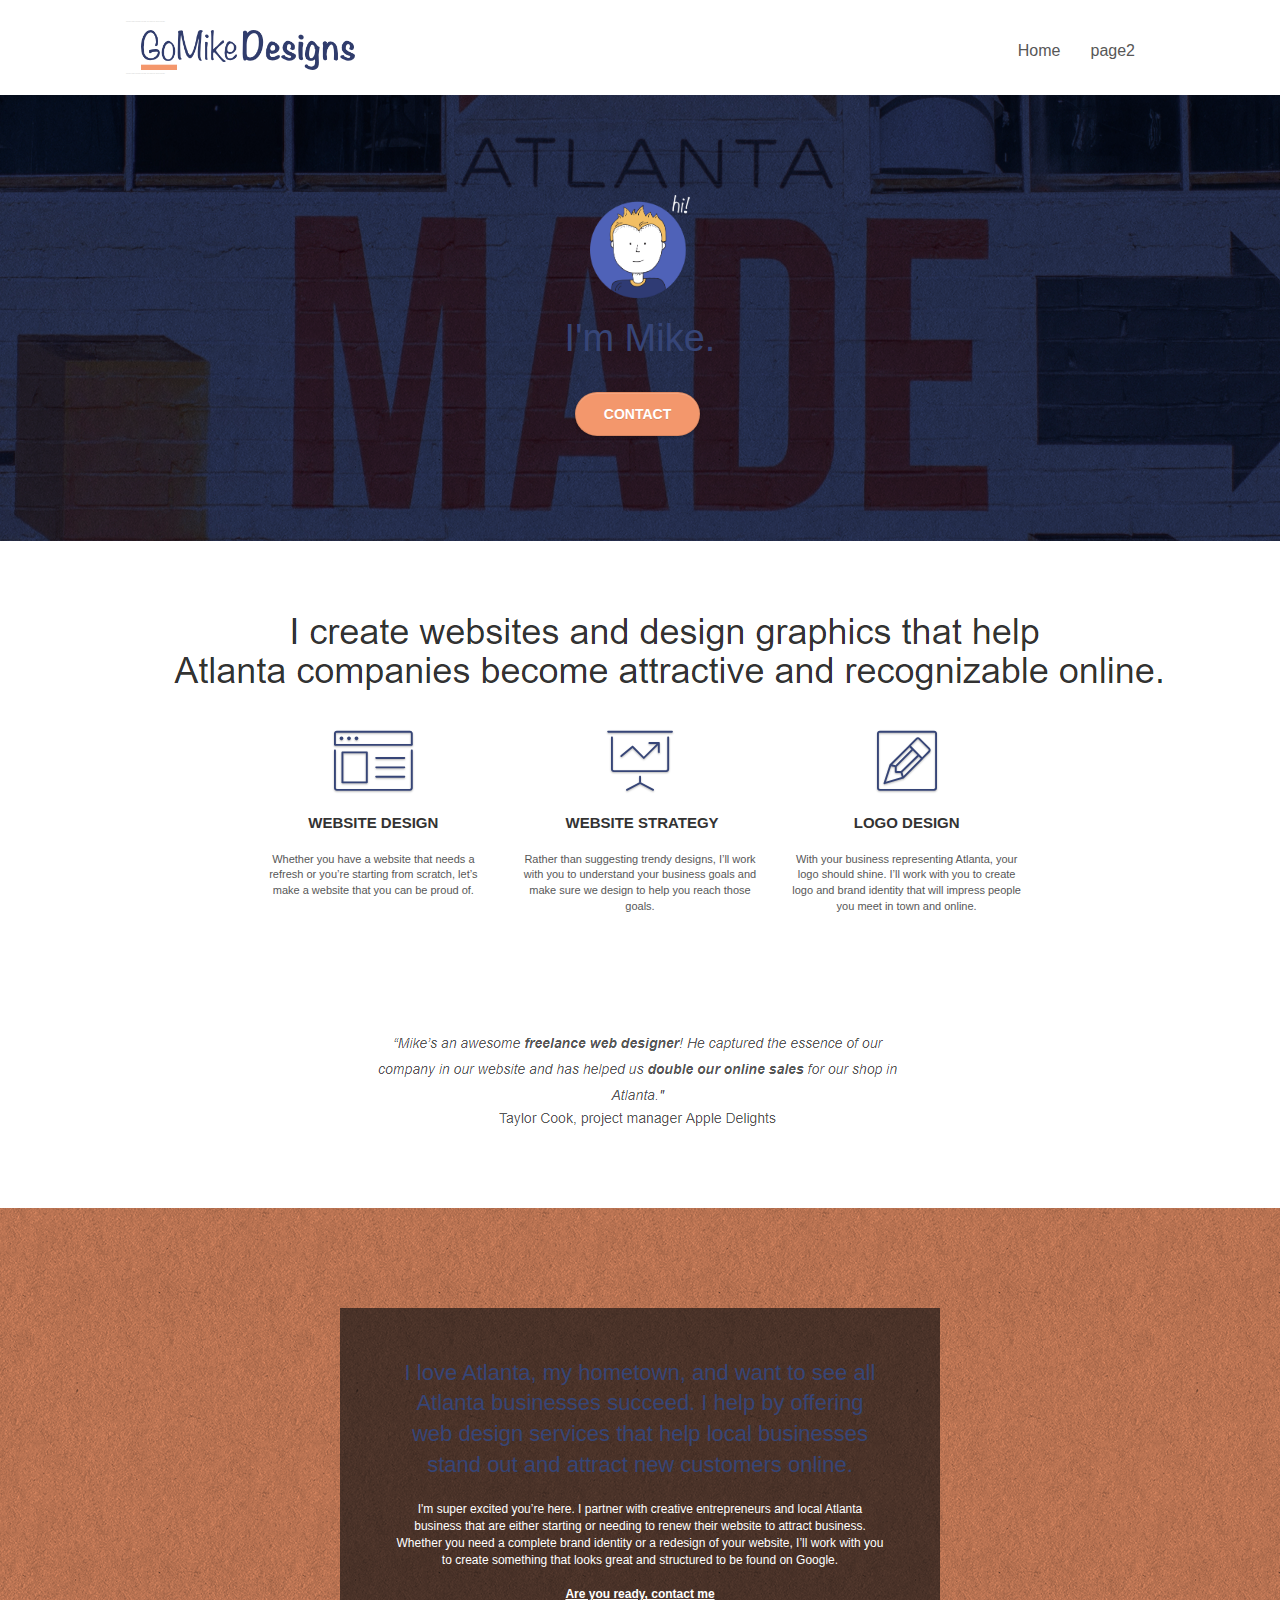
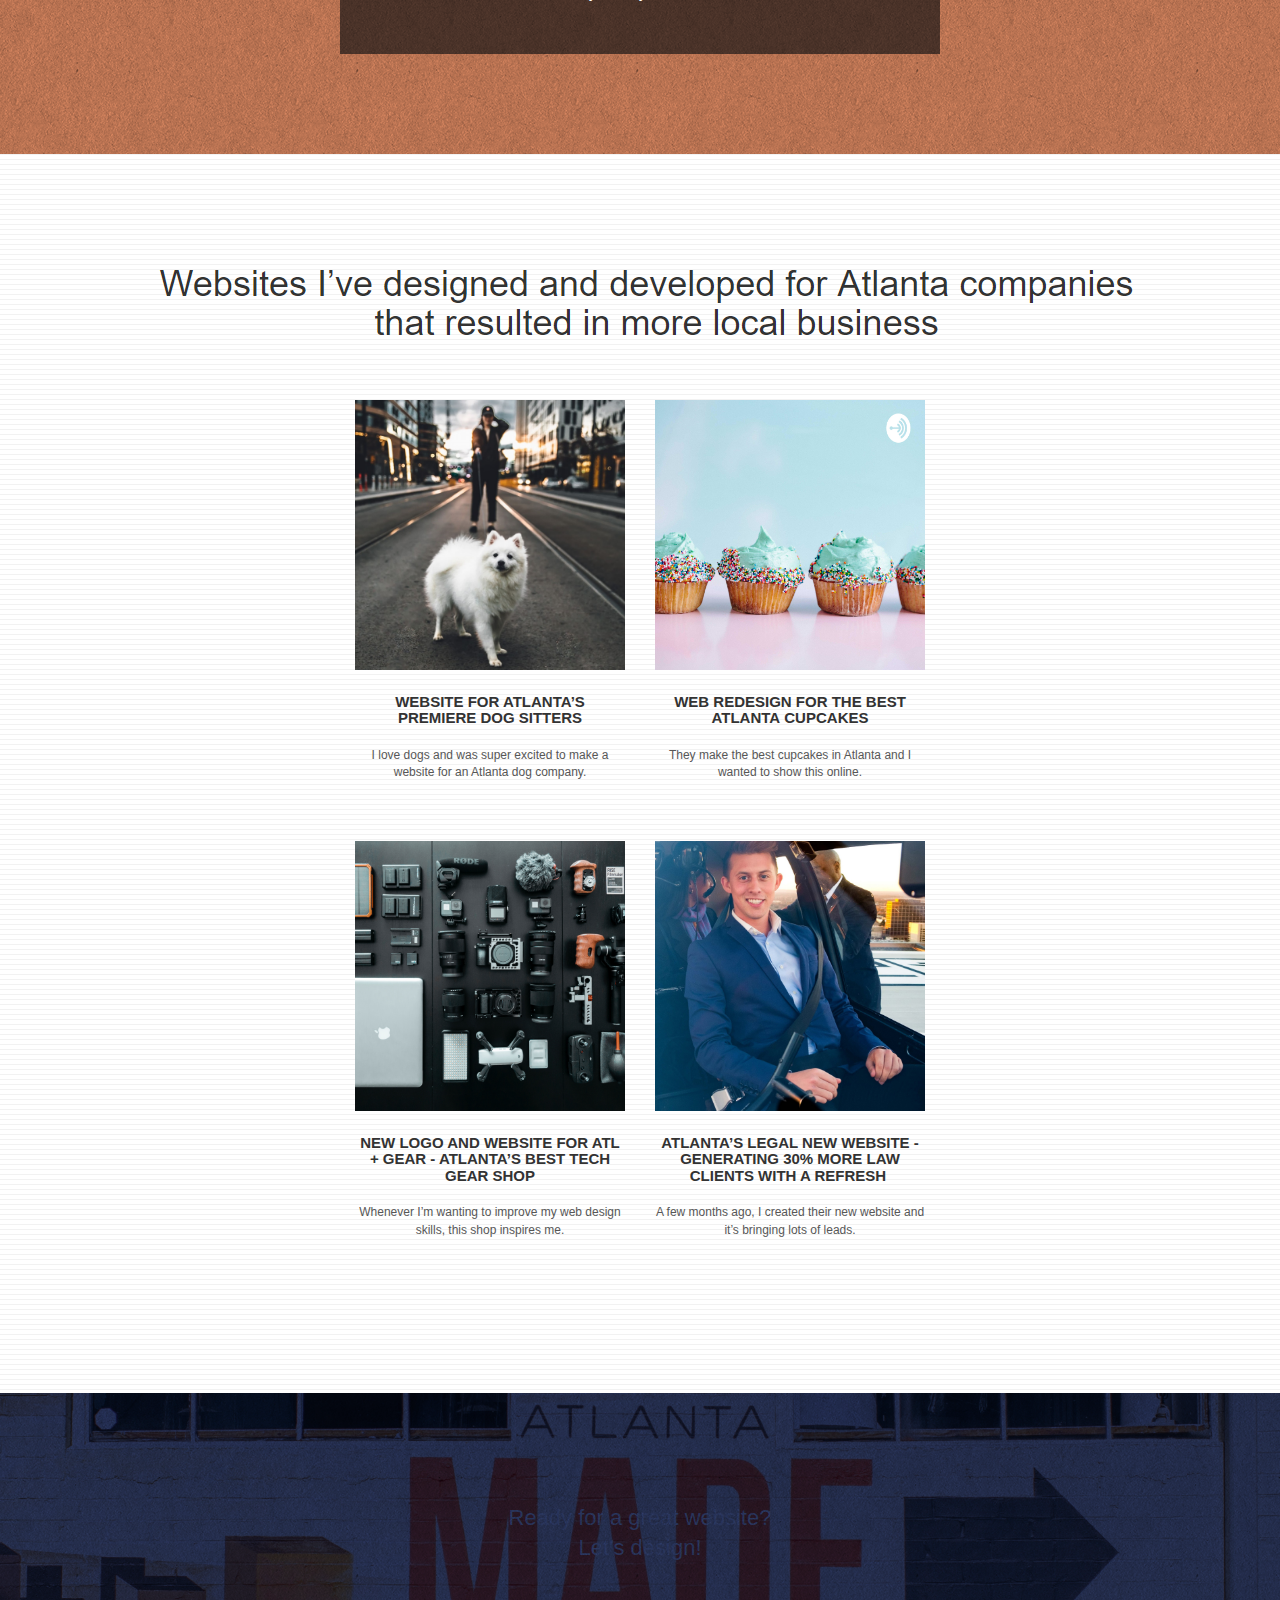
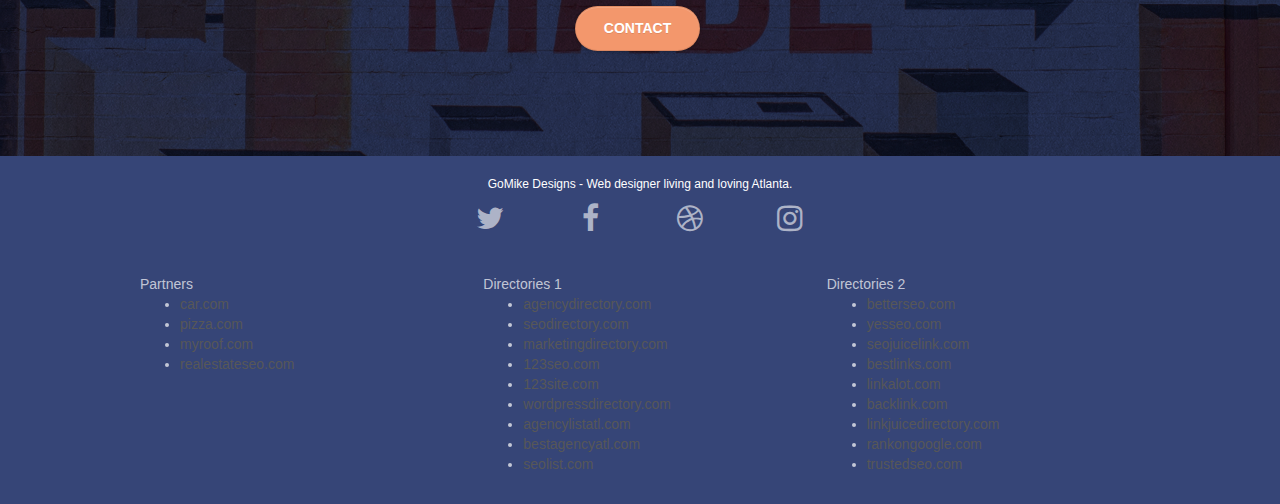
==== index.html @ 5dc4d45a "Initial Upload of files" ====
<!doctype html>
<html lang="Default">
<head>
    <meta charset="utf-8">
    <meta name="keywords" content="seo, google, website, internet, web design, design agency, design agency, design agency, design agency, design agency, design agency, logo design atlanta">
    <meta name="description" content="I'm Mike and your should hire me to build your website">
    <meta name="viewport" content="width=device-width, initial-scale=1.0, viewport-fit=cover">
    <link rel="shortcut icon" type="image/png" href="favicon.jpg">
    
	<link rel="stylesheet" type="text/css" href="./css/bootstrap.css">
	<link rel="stylesheet" type="text/css" href="style.css">
	<link rel="stylesheet" type="text/css" href="./css/font-awesome.css">
	<link rel="stylesheet" type="text/css" href="./css/et-line.css">
	
    
	<script src="./js/jquery-2.1.0.js"></script>
	<script src="./js/bootstrap.js"></script>
	<script src="./js/blocs.js"></script>
	<script src="./js/jquery.touchSwipe.js"></script>
	<script src="./js/gmaps.js"></script>

    <title>.</title>

    
<!-- Analytics -->
 
<!-- Analytics END -->
    
</head>
<body>
<!-- Main container -->
<div class="page-container">
    
<!-- bloc-0 -->
<div class="bloc bgc-white l-bloc " id="bloc-0">
	<div class="container bloc-sm">
		<nav class="navbar row">
			<div class="navbar-header">
					<div class="keywords" style="color:#cccccc;font-size:1px;">web agency atlanta, web strategy, web design, logo, website, web, internet, logo design</div>
				<a class="navbar-brand" href="index.html"><img src="img/atlanta%20web%20design%20logo.png" alt="logo, seo, google, website, internet, web design, design agency" height="40" /></a>
					<div class="keywords" style="color:#cccccc;font-size:1px;">web agency atlanta, web strategy, web design, logo, website, web, internet, logo design</div>

				<button id="nav-toggle" type="button" class="ui-navbar-toggle navbar-toggle" data-toggle="collapse" data-target=".navbar-1">
					<span class="sr-only">Toggle navigation</span><span class="icon-bar"></span><span class="icon-bar"></span><span class="icon-bar"></span>
				</button>
			</div>
			<div class="collapse navbar-collapse navbar-1 special-dropdown-nav">
				<ul class="site-navigation nav navbar-nav">
					<li>
						<a href="index.html">Home</a>
					</li>
					<li>
					</li>
					<li>
						<a href="page2.html">page2</a>
					</li>
				</ul>
			</div>
		</nav>
	</div>
</div>
<!-- bloc-0 END -->

<!-- bloc-1-hero -->
<div class="bloc bgc-dark-slate-blue bg-atlanta-20made-20sign d-bloc bg-t-edge bloc-bg-texture texture-paper b-parallax" id="bloc-1-hero">
	<div class="container bloc-lg">
		<div class="row tight-width-whitespace">
			<div class="col-sm-12">
				<img src="img/atlanta%20web%20designer%20mike.png" class="center-block image-resize-mode" width="100" alt="atlanta web designer mike,seo, google, website, internet, web design, design agency" />
				<h1 class="text-center hero-bloc-text tc-white ">
					I'm Mike.
				</h1>
				<div class="text-center">
					<a href="page2.html" class="btn btn-lg btn-clean btn-rd cta-hero btn-atomic-tangerine" id="cta-hero">Contact</a>
				</div>
			</div>
		</div>
	</div>
</div>
<!-- bloc-1-hero END -->

<!-- bloc-2-services -->
<div class="bloc bgc-white l-bloc" id="bloc-2-services">
	<div class="container bloc-md">
		<div class="row">
			<div class="col-sm-12 text-center">
				<img alt="web agency, web design, logo design, atlanta agency, mike" src="img/title.png" />
			</div>
		</div>
		<div class="row voffset-lg med-width-whitespace">
			<div class="col-sm-4">
				<div class="text-center">
					<span class="et-icon-browser sm-shadow icon-dark-slate-blue icons icon-lg"></span>
				</div>
				<h1 class="mg-md text-center service-header">
					Website Design
				</h1>
				<p class="text-center ">
					Whether you have a website that needs a refresh or you&rsquo;re starting from scratch, let&rsquo;s make a website that you can be proud of.
				</p>
			</div>
			<div class="col-sm-4">
				<div class="text-center">
					<span class="et-icon-presentation sm-shadow icon-dark-slate-blue icons icon-lg"></span>
				</div>
				<h1 class="mg-md text-center service-header">
					&nbsp;Website Strategy
				</h1>
				<p class="text-center ">
					Rather than suggesting trendy designs, I&rsquo;ll work with you to understand your business goals and make sure we design to help you reach those goals.<br>
				</p>
			</div>
			<div class="col-sm-4">
				<div class="text-center">
					<span class="et-icon-edit sm-shadow icon-dark-slate-blue icons icon-lg"></span>
				</div>
				<h1 class="mg-md text-center service-header">
					Logo Design
				</h1>
				<p class="text-center ">
					With your business representing Atlanta, your logo should shine. I&rsquo;ll work with you to create logo and brand identity that will impress people you meet in town and online.
				</p>
			</div>
		</div>
		<div class="row voffset-lg voffset">
			<div class="col-xs-12 col-md-8 col-md-offset-2 text-center">
				<img alt="web agency, web design, logo design " src="img/quote.png" />
			</div>
		</div>
	</div>
</div>
<!-- bloc-2-services END -->

<!-- bloc-3-what-i-do -->
<div class="bloc tc-white bgc-atomic-tangerine bloc-bg-texture texture-paper b-parallax bg-atlanta-20made-20sign-20orange d-bloc" id="bloc-3-what-i-do">
	<div class="container bloc-lg">
		<div class="row tight-width-whitespace black-background">
			<div class="col-sm-12">
				<h2 class="mg-md text-center tc-white">
					I love Atlanta, my hometown, and want to see all Atlanta businesses succeed. I help by offering web design services that help local businesses stand out and attract new customers online.<br>
				</h2>
				<p class="text-center white">
					I'm super excited you&rsquo;re here. I partner with creative entrepreneurs and local Atlanta business that are either starting or needing to renew their website to attract business. Whether you need a complete brand identity or a redesign of your website, I&rsquo;ll work with you to create something that looks great and structured to be found on Google.<br><br><a class="ltc-white bold-link" href="page2.html">Are you ready, contact me</a><br>
				</p>
			</div>
		</div>
	</div>
</div>
<!-- bloc-3-what-i-do END -->

<!-- bloc-4-portfolio -->
<div class="bloc bgc-white bg-lines-h2-bg bg-repeat l-bloc" id="bloc-4-portfolio">
	<div class="container bloc-lg">
		<div class="row">
			<div class="col-sm-12 text-center">
								<img alt="web agency, web design, logo design " src="img/title2.png" />

			</div>
		</div>
		<div class="row tight-width-whitespace portfolio-row">
			<div class="col-sm-6">
				<a href="#" data-lightbox="img/11.jpg" data-gallery-id="gallery-1" data-caption="Website for Atlanta's Premiere dog salon" data-frame="snapshot-lb"><img src="img/11.jpg" class="img-responsive portfolio-thumb" alt="seo, google, website, internet, web design, design agency website for dog salon"/></a>
				<h3 class="mg-md text-center">
					Website for Atlanta&rsquo;s premiere Dog Sitters
				</h3>
				<p class="text-center">
					I love dogs and was super excited to make a website for an Atlanta dog company.
				</p>
			</div>
			<div class="col-sm-6">
				<a href="#" data-lightbox="img/2.jpg" data-gallery-id="gallery-1" data-caption="web redesign for the best cupcakes in Atlanta" data-frame="snapshot-lb"><img src="img/2.jpg" class="img-responsive portfolio-thumb" alt="seo, google, website, internet, web design, design agency website for best cupcakes in atlanta"/></a>
				<h3 class="mg-md text-center">
					Web redesign for the best Atlanta&nbsp;cupcakes
				</h3>
				<p class="text-center">
					They make the best cupcakes in Atlanta and I wanted to show this online.
				</p>
			</div>
		</div>
		<div class="row tight-width-whitespace portfolio-row">
			<div class="col-sm-6">
				<a href="#" data-lightbox="img/3.bmp" data-gallery-id="gallery-1" data-caption="New logo and website for Atlanta's best tech gear shop" data-frame="snapshot-lb"><img src="img/3.bmp" class="img-responsive portfolio-thumb" alt="3.jpg" /></a>
				<h3 class="mg-md text-center">
					New logo and website for Atl + Gear - Atlanta&rsquo;s best tech gear shop
				</h3>
				<p class="text-center">
					Whenever I&rsquo;m wanting to improve my web design skills, this shop inspires me.
				</p>
			</div>
			<div class="col-sm-6">
				<a href="#" data-lightbox="img/4.bmp" data-gallery-id="gallery-1" data-caption="Atlanta's legal website generates 30% more clients after web redesign" data-frame="snapshot-lb"><img src="img/4.bmp" class="img-responsive portfolio-thumb" alt="seo, google, website, internet, web design, Atlanta's legal website generates 30% more clients after web redesign" /></a>
				<h3 class="mg-md text-center">
					Atlanta&rsquo;s legal new website - Generating 30% more law clients with a refresh&nbsp;
				</h3>
				<p class="text-center">
					A few months ago, I created their new website and it&rsquo;s bringing lots of leads.
				</p>
			</div>
		</div>
	</div>
</div>
<!-- bloc-4-portfolio END -->

<!-- bloc-5-cta -->
<div class="bloc bgc-dark-slate-blue bg-atlanta-20made-20sign d-bloc bloc-bg-texture texture-paper" id="bloc-5-cta">
	<div class="container bloc-lg">
		<div class="row">
			<h2 class="mg-md text-center tc-white">
				Ready for a great website? <br>Let&rsquo;s design!
			</h2>
			<div class="col-sm-12 text-center">
				<a href="page2.html" class="btn btn-atomic-tangerine btn-clean btn-rd btn-lg cta-hero">Contact</a>
			</div>
		</div>
	</div>
</div>
<!-- bloc-5-cta END -->

<!-- Footer - bloc-8 -->
<div class="bloc bgc-dark-slate-blue d-bloc" id="bloc-8">
	<div class="container bloc-sm">
		<div class="row">
			<div class="col-sm-12">
				<p class="text-center white">
					GoMike Designs - Web designer living and loving Atlanta.<br>
				</p>
				<div class="row row-no-gutters social">
					<div class="col-sm-3">
						<div class="text-center">
							<a class="social" href="index.html"><span class="fa fa-twitter icon-md"></span></a>
						</div>
					</div>
					<div class="col-sm-3">
						<div class="text-center">
							<a class="social" href="index.html"><span class="fa fa-facebook icon-md"></span></a>
						</div>
					</div>
					<div class="col-sm-3">
						<div class="text-center">
							<a class="social" href="index.html"><span class="fa fa-dribbble icon-md"></span></a>
						</div>
					</div>
					<div class="col-sm-3">
						<div class="text-center">
							<a class="social" href="index.html"><span class="fa fa-instagram icon-md"></span></a>
						</div>
					</div>

					<div class="keywords" style="color:#364577;">web agency atlanta, web strategy, web design, logo, website, web, internet, logo design</div>

				</div>
					<div class="row">
					<div class="col-sm-4">
						Partners
							<ul>
								<li><a href="car.com">car.com</a></li>
								<li><a href="pizza.com">pizza.com</a></li>
								<li><a href="myroof.com">myroof.com</a></li>
								<li><a href="realestateseo.com">realestateseo.com</a></li>
							</ul>		
					</div>
					<div class="col-sm-4">
						Directories 1
						<ul>
							<li><a href="agencydirectory.com">agencydirectory.com</a></li>
							<li><a href="seodirectory.com">seodirectory.com</a></li>
							<li><a href="marketingdirectory.com">marketingdirectory.com</a></li>
							<li><a href="123seo.com">123seo.com</a></li>
							<li><a href="123site.com">123site.com</a></li>
							<li><a href="wordpressdirectory.com">wordpressdirectory.com</a></li>
							<li><a href="agencylistatl.com">agencylistatl.com</a></li>
							<li><a href="bestagencyatl.com">bestagencyatl.com</a></li>
							<li><a href="seolist.com">seolist.com</a></li>
						</ul>
					</div>
					<div class="col-sm-4">
						Directories 2
						<ul>
							<li><a href="betterseo.com">betterseo.com</a></li>
							<li><a href="yesseo.com">yesseo.com</a></li>
							<li><a href="seojuicelink.com">seojuicelink.com</a></li>
							<li><a href="bestlinks.com">bestlinks.com</a></li>
							<li><a href="linkalot.com">linkalot.com</a></li>
							<li><a href="backlink.com">backlink.com</a></li>
							<li><a href="linkjuicedirectory.com">linkjuicedirectory.com</a></li>
							<li><a href="rankongoogle.com">rankongoogle.com</a></li>
							<li><a href="trustedseo.com">trustedseo.com</a></li>
						</ul>
					</div>
				</div>
			</div>
		</div>
	</div>
</div>
<!-- Footer - bloc-8 END -->

</div>
<!-- Main container END -->
    

</body>
</html>
---- style.css ----
body {
    margin: 0;
    padding: 0;
    background: #FFF;
    overflow-x: hidden;
    -webkit-font-smoothing: antialiased;
    -moz-osx-font-smoothing: grayscale;
}

a,
button {
    transition: all .3s ease-in-out;
    outline: none!important;
}

a:hover {
    text-decoration: none;
    cursor: pointer;
}

#page-loading-blocs-notifaction {
    position: fixed;
    top: 0;
    bottom: 0;
    width: 100%;
    z-index: 100000;
    background: #FFFFFF url("img/pageload-spinner.gif") no-repeat center center;
}

.bloc {
    width: 100%;
    clear: both;
    background: 50% 50% no-repeat;
    padding: 0 50px;
    -webkit-background-size: cover;
    -moz-background-size: cover;
    -o-background-size: cover;
    background-size: cover;
    position: relative;
}

.bloc .container {
    padding-left: 0;
    padding-right: 0;
}

.bloc-lg {
    padding: 100px 50px;
}

.bloc-md {
    padding: 50px;
}

.bloc-sm {
    padding: 20px 50px;
}

.bg-center,
.bg-l-edge,
.bg-r-edge,
.bg-t-edge,
.bg-b-edge,
.bg-tl-edge,
.bg-bl-edge,
.bg-tr-edge,
.bg-br-edge,
.bg-repeat {
    -webkit-background-size: auto!important;
    -moz-background-size: auto!important;
    -o-background-size: auto!important;
    background-size: auto!important;
}

.bg-repeat {
    background: repeat;
}

.bg-t-edge {
    background: top no-repeat;
}

.bloc-bg-texture::before {
    content: "";
    background-size: 2px 2px;
    position: absolute;
    top: 0;
    bottom: 0;
    left: 0;
    right: 0;
}

.texture-paper::before {
    background: url("img/texture-paper.png");
    background-size: 280px 280px;
}

.b-parallax {
    background-attachment: fixed;
}

.d-bloc {
    color: rgba(255, 255, 255, .7);
}

.d-bloc button:hover {
    color: rgba(255, 255, 255, .9);
}

.d-bloc .icon-round,
.d-bloc .icon-square,
.d-bloc .icon-rounded,
.d-bloc .icon-semi-rounded-a,
.d-bloc .icon-semi-rounded-b {
    border-color: rgba(255, 255, 255, .9);
}

.d-bloc .divider-h span {
    border-color: rgba(255, 255, 255, .2);
}

.d-bloc .a-btn,
.d-bloc .navbar a,
.d-bloc .navbar-brand,
.d-bloc a .icon-sm,
.d-bloc a .icon-md,
.d-bloc a .icon-lg,
.d-bloc a .icon-xl,
.d-bloc h1 a,
.d-bloc h2 a,
.d-bloc h3 a,
.d-bloc h4 a,
.d-bloc h5 a,
.d-bloc h6 a,
.d-bloc p a {
    color: rgba(255, 255, 255, .6);
}

.d-bloc .a-btn:hover,
.d-bloc .navbar a:hover,
.d-bloc .navbar-brand:hover,
.d-bloc a:hover .icon-sm,
.d-bloc a:hover .icon-md,
.d-bloc a:hover .icon-lg,
.d-bloc a:hover .icon-xl,
.d-bloc h1 a:hover,
.d-bloc h2 a:hover,
.d-bloc h3 a:hover,
.d-bloc h4 a:hover,
.d-bloc h5 a:hover,
.d-bloc h6 a:hover,
.d-bloc p a:hover {
    color: rgba(255, 255, 255, 1);
}

.d-bloc .navbar-toggle .icon-bar {
    background: rgba(255, 255, 255, 1);
}

.d-bloc .btn-wire,
.d-bloc .btn-wire:hover {
    color: rgba(255, 255, 255, 1);
    border-color: rgba(255, 255, 255, 1);
}

.d-bloc .panel {
    color: rgba(0, 0, 0, .5);
}

.d-bloc .panel button:hover {
    color: rgba(0, 0, 0, .7);
}

.d-bloc .panel icon {
    border-color: rgba(0, 0, 0, .7);
}

.d-bloc .panel .divider-h span {
    border-color: rgba(0, 0, 0, .1);
}

.d-bloc .panel .a-btn {
    color: rgba(0, 0, 0, .6);
}

.d-bloc .panel .a-btn:hover {
    color: rgba(0, 0, 0, 1);
}

.d-bloc .panel .btn-wire,
.d-bloc .panel .btn-wire:hover {
    color: rgba(0, 0, 0, .7);
    border-color: rgba(0, 0, 0, .3);
}

.d-bloc .panel,
.l-bloc {
    color: rgba(0, 0, 0, .5);
}

.d-bloc .panel button:hover,
.l-bloc button:hover {
    color: rgba(0, 0, 0, .7);
}

.l-bloc .icon-round,
.l-bloc .icon-square,
.l-bloc .icon-rounded,
.l-bloc .icon-semi-rounded-a,
.l-bloc .icon-semi-rounded-b {
    border-color: rgba(0, 0, 0, .7);
}

.d-bloc .panel .divider-h span,
.l-bloc .divider-h span {
    border-color: rgba(0, 0, 0, .1);
}

.d-bloc .panel .a-btn,
.l-bloc .a-btn,
.l-bloc .navbar a,
.l-bloc .navbar-brand,
.l-bloc a .icon-sm,
.l-bloc a .icon-md,
.l-bloc a .icon-lg,
.l-bloc a .icon-xl,
.l-bloc h1 a,
.l-bloc h2 a,
.l-bloc h3 a,
.l-bloc h4 a,
.l-bloc h5 a,
.l-bloc h6 a,
.l-bloc p a {
    color: rgba(0, 0, 0, .6);
}

.d-bloc .panel .a-btn:hover,
.l-bloc .a-btn:hover,
.l-bloc .navbar a:hover,
.l-bloc .navbar-brand:hover,
.l-bloc a:hover .icon-sm,
.l-bloc a:hover .icon-md,
.l-bloc a:hover .icon-lg,
.l-bloc a:hover .icon-xl,
.l-bloc h1 a:hover,
.l-bloc h2 a:hover,
.l-bloc h3 a:hover,
.l-bloc h4 a:hover,
.l-bloc h5 a:hover,
.l-bloc h6 a:hover,
.l-bloc p a:hover {
    color: rgba(0, 0, 0, 1);
}

.l-bloc .navbar-toggle .icon-bar {
    color: rgba(0, 0, 0, .6);
}

.d-bloc .panel .btn-wire,
.d-bloc .panel .btn-wire:hover,
.l-bloc .btn-wire,
.l-bloc .btn-wire:hover {
    color: rgba(0, 0, 0, .7);
    border-color: rgba(0, 0, 0, .3);
}

.voffset {
    margin-top: 30px;
}

.voffset-lg {
    margin-top: 80px;
}

.row-no-gutters {
    margin-right: 0;
    margin-left: 0;
}

.row.row-no-gutters > [class^="col-"],
.row.row-no-gutters > [class*=" col-"] {
    padding-right: 0;
    padding-left: 0;
}

#bloc-2-services p {
    font-size: 11px;
}

.navbar {
    margin-bottom: 0;
    z-index: 1;
}

.navbar-brand {
    height: auto;
    padding: 3px 15px;
    font-size: 25px;
    font-weight: normal;
    font-weight: 600;
    line-height: 44px;
}

.navbar-brand img {
    max-height: 200px;
    margin: 0 5px 0 0;
    display: inline;
}

.navbar-brand img[src$=svg] {
    min-width: 100px;
}

.nav-center .navbar-brand img {
    margin: 0;
}

.navbar .nav {
    padding-top: 2px;
    margin-right: -16px;
    float: right;
    z-index: 1;
}

.nav > li {
    float: left;
    margin-top: 4px;
    font-size: 16px;
}

.navbar-nav .open .dropdown-menu > li > a {
    text-align: inherit;
}

.nav > li a:hover,
.nav > li a:focus {
    background: transparent;
}

.navbar-toggle {
    margin: 10px 10px 0 0;
    border: 0px;
}

.navbar-toggle:hover {
    background: transparent!important;
}

.navbar-toggle .icon-bar {
    background-color: rgba(0, 0, 0, .5);
    width: 26px;
}

.nav-invert .navbar .nav {
    float: left;
}

.nav-invert .navbar-header,
.nav-invert .navbar-brand {
    float: right;
    position: relative;
    z-index: 2;
}

@media (min-width: 768px) {
    .site-navigation {
        position: absolute;
        top: 50%;
        right: 20px;
        transform: translate(0, -50%);
        -webkit-transform: translateY(-50%);
    }
    .nav > li .dropdown-menu a,
    .nav > li .dropdown-menu a:hover {
        color: #484848;
    }
    .nav-invert .site-navigation {
        left: 0;
        right: 0;
    }
    .nav-center {
        text-align: center;
    }
    .nav-center .navbar-header {
        width: 100%;
    }
    .nav-center .navbar-header,
    .nav-center .navbar-brand,
    .nav-center .nav > li {
        float: none;
        display: inline-block;
    }
    .nav-center .site-navigation {
        position: relative;
        width: 100%;
        right: 0;
        margin-right: 0px;
        margin-top: 20px;
    }
    .nav-center.mini-nav .navbar-toggle {
        float: none;
        margin: 10px auto 0;
    }
}

.nav > li > .dropdown a {
    background: none!important;
    display: block;
    padding: 14px 15px;
}

nav .caret {
    margin: 0 5px;
}

.dropdown-menu .dropdown-menu {
    top: -8px;
    left: 100%;
}

.dropdown-menu .dropmenu-flow-right {
    top: 100%;
    left: 0;
    margin-left: -1px;
    border-top-left-radius: 0;
    border-top-right-radius: 0;
}

.dropdown-menu .dropdown span {
    border: 4px solid black;
    border-top-color: transparent;
    border-right-color: transparent;
    border-bottom-color: transparent;
    margin: 6px -5px 0 0!important;
    float: right;
}

.mg-md {
    margin-top: 10px;
    margin-bottom: 20px;
}

.mg-lg {
    margin-top: 10px;
    margin-bottom: 40px;
}

.btn {
    margin: 0 5px 5px 0;
}

.btn.pull-right {
    margin: 0 0 5px 5px;
}

.btn-d,
.btn-d:hover,
.btn-d:focus {
    color: #FFF;
    background: rgba(0, 0, 0, .3);
}

button {
    outline: none!important;
}

.btn-rd {
    border-radius: 40px;
}

.btn-clean {
    border: 1px solid rgba(0, 0, 0, .08);
    border-bottom-color: rgba(0, 0, 0, .1);
    text-shadow: 0 1px 0 rgba(0, 0, 1, .1);
    box-shadow: 0 1px 3px rgba(0, 0, 1, .25), inset 0 1px 0 0 rgba(255, 255, 255, .15);
}

.icon-md {
    font-size: 30px!important;
}

.icon-lg {
    font-size: 60px!important;
}

.sm-shadow {
    text-shadow: 0 1px 2px rgba(0, 0, 0, .3);
}

.panel-sq,
.panel-sq .panel-heading,
.panel-sq .panel-footer {
    border-radius: 0;
}

.panel-rd {
    border-radius: 30px;
}

.panel-rd .panel-heading {
    border-radius: 29px 29px 0 0;
}

.panel-rd .panel-footer {
    border-radius: 0 0 29px 29px;
}

.form-control {
    border-color: rgba(0, 0, 0, .1);
    box-shadow: none;
}

.scrollToTop {
    width: 40px;
    height: 40px;
    position: fixed;
    bottom: 20px;
    right: 20px;
    opacity: 0;
    z-index: 500;
    transition: all .3s ease-in-out;
}

.scrollToTop span {
    margin-top: 6px;
}

.showScrollTop {
    font-size: 14px;
    opacity: 1;
}

a[data-lightbox] {
    position: relative;
    display: block;
    text-align: center;
}

a[data-lightbox]:hover::before {
    content: "+";
    font-family: "HelveticaNeue-Light", "Helvetica Neue Light", "Helvetica Neue", Helvetica, Arial;
    font-size: 32px;
    width: 50px;
    height: 50px;
    margin-left: -25px;
    border-radius: 50%;
    background: rgba(0, 0, 0, .6);
    color: #FFF;
    font-weight: 100;
    z-index: 1;
    position: absolute;
    top: 50%;
    transform: translateY(-50%);
    -webkit-transform: translateY(-50%);
}

a[data-lightbox]:hover img {
    opacity: 0.6;
    -webkit-animation-fill-mode: none;
    animation-fill-mode: none;
}

#lightbox-modal {
    display: flex;
    align-items: center;
}

#lightbox-modal .modal-dialog {
    width: 90%;
    max-width: 900px;
    margin: 0 auto 0;
}

#lightbox-modal .modal-dialog img {
    max-height: 90vh;
    margin: 0 auto;
}

.lightbox-caption {
    padding: 20px;
    color: #FFF;
    background: rgba(0, 0, 0, .5);
    position: absolute;
    left: 15px;
    right: 15px;
    bottom: 5px;
}

.close-lightbox {
    color: #FFF;
    font-size: 30px;
    position: absolute;
    top: 20px;
    right: 20px;
    z-index: 20;
    background: rgba(0, 0, 0, .5);
    border: none;
    line-height: 30px;
    padding: 0 9px 5px;
    opacity: 0.3;
}

.close-lightbox:hover,
.next-lightbox:hover,
.prev-lightbox:hover {
    opacity: 1.0;
    color: #FFF;
}

.next-lightbox,
.prev-lightbox {
    font-size: 20px;
    color: rgba(255, 255, 255, .9);
    background: rgba(0, 0, 0, .5);
    transition: all .2s ease-in-out;
    position: absolute;
    top: 45%;
    z-index: 1;
    opacity: 0.4;
}

.next-lightbox {
    padding: 6px 8px 1px 13px;
    right: 25px;
}

.prev-lightbox {
    padding: 6px 13px 1px 10px;
    left: 25px;
}

.snapshot-lb .modal-body {
    padding-bottom: 45px;
}

.snapshot-lb .lightbox-caption {
    padding: 0;
    color: rgba(0, 0, 0, .5);
    background: none;
}

h1,
h2,
h3,
h4,
h5,
h6,
p,
label,
.btn,
a {
    font-family: "helvetica";
    font-weight: 400;
    color: #575757!important;
}

.container {
    max-width: 1000px;
}

.hero-bloc-text {
    font-size: 38px;
}

.hero-bloc-text-sub {
    font-size: 36px;
}

.statement-bloc-text {
    line-height: 26px;
    font-style: italic;
    font-size: 20px;
    text-align: center;
    font-weight: lighter;
    max-width: 520px;
    margin: auto auto auto auto;
}

p {
    font-size: 12px;
}

.tight-width-whitespace {
    max-width: 600px;
    margin: auto auto auto auto;
}

.h1 {
    font-size: 20px;
    font-family: "Open Sans";
}

.cta-hero {
    margin-top: 22px;
    color: #FFFFFF!important;
    text-transform: uppercase;
    padding: 12px 28px 12px 28px;
    font-size: 1.0em;
    font-weight: 700;
}

.social {
    max-width: 400px;
    margin: auto auto auto auto;
}

h2 {
    font-size: 22px;
    line-height: 1.4em;
}

h3 {
    font-size: 15px;
    text-transform: uppercase;
    font-weight: 700;
    color: #333333!important;
}

.med-width-whitespace {
    max-width: 800px;
    margin: auto auto auto auto;
    box-shadow: 0px 0px 0px #000000;
}

h1 {
    color: #333333!important;
}

h4 {
    color: #333333!important;
}

.icons {
    margin-bottom: 14px;
    margin-top: 24px;
}

.white {
    color: #FFFFFF!important;
}

.portfolio-thumb {
    margin-bottom: 24px;
}

.portfolio-row {
    margin-bottom: 44px;
    margin-top: 50px;
}

.avatar {
    box-shadow: 0px 4px 9px rgba(0, 0, 0, 0.3);
}

.black-background {
    background-color: rgba(35, 31, 32, 0.7);
    padding: 40px 40px 40px 40px;
}

.bold-link {
    font-weight: 900;
    text-decoration: underline!important;
}

.service-header {
    font-size: 15px;
    font-weight: 700;
    text-transform: uppercase;
}

.bgc-white {
    background-color: #FFFFFF;
}

.bgc-dark-slate-blue {
    background-color: #364577;
}

.bgc-atomic-tangerine {
    background-color: #F3976C;
}

.tc-white {
    color: #364577!important;
}

.btn-atomic-tangerine {
    background: #F3976C;
    color: #FFFFFF!important;
}

.btn-atomic-tangerine:hover {
    background: #c27956!important;
    color: #FFFFFF!important;
}

.ltc-white {
    color: #FFFFFF!important;
}

.ltc-white:hover {
    color: #cccccc!important;
}

.ltc-atomic-tangerine {
    color: #F3976C!important;
}

.ltc-atomic-tangerine:hover {
    color: #c27956!important;
}

.icon-dark-slate-blue {
    color: #364577!important;
    border-color: #364577!important;
}

.bg-dots-bg {
    background-image: url("img/dots-bg.png");
}

.bg-lines-h2-bg {
    background-image: url("img/lines-h2-bg.png");
}

.bg-atlanta-20made-20sign {
    background-image: url("img/atlanta%20made%20sign.jpg");
}

.bg-atlanta-20made-20sign-20orange {
    background-image: url("img/atlanta%20made%20sign%20orange.jpg");
}

@media (max-width: 1024px) {
    .bloc {
        padding-left: 20px;
        padding-right: 20px;
    }
    .bloc.full-width-bloc,
    .bloc-tile-2.full-width-bloc .container,
    .bloc-tile-3.full-width-bloc .container,
    .bloc-tile-4.full-width-bloc .container {
        padding-left: 0;
        padding-right: 0;
    }
}

@media (max-width: 992px) and (min-width: 768px) {
    .navbar .nav {
        max-width: 80%
    }
    .nav-center.navbar .nav {
        max-width: 100%
    }
}

@media only screen and (min-device-width: 768px) and (max-device-width: 1024px) and (orientation: landscape) {
    .b-parallax {
        background-attachment: scroll;
    }
}

@media only screen and (min-device-width: 1024px) and (max-device-width: 1366px) and (-webkit-min-device-pixel-ratio: 1.5) {
    .b-parallax {
        background-attachment: scroll;
    }
}

@media (max-width: 991px) {
    .container {
        width: 100%;
    }
    .b-parallax {
        background-attachment: scroll;
    }
    .page-container,
    #hero-bloc {
        overflow-x: hidden;
        position: relative;
    }
    .bloc {
        padding-left: constant(safe-area-inset-left);
        padding-right: constant(safe-area-inset-right);
    }
    .bloc-group,
    .bloc-group .bloc {
        display: block;
        width: 100%;
    }
    .bloc-fill-screen .fill-bloc-top-edge,
    .bloc-fill-screen .fill-bloc-bottom-edge {
        padding: 0 20px;
        padding-left: constant(safe-area-inset-left);
        padding-right: constant(safe-area-inset-right);
    }
}

@media (max-width: 767px) {
    .page-container {
        overflow-x: hidden;
        position: relative;
    }
    h1,
    h2,
    h3,
    h4,
    h5,
    h6,
    p,
    #disqus_thread {
        padding-left: 10px!important;
        padding-right: 10px!important;
    }
    .b-parallax {
        background-attachment: scroll;
    }
    .navbar .nav {
        padding-top: 0;
        border-top: 1px solid rgba(0, 0, 0, .2);
        float: none!important;
    }
    .navbar.row {
        margin-left: 0;
        margin-right: 0;
    }
    .site-navigation {
        position: inherit;
        transform: none;
        -webkit-transform: none;
        -ms-transform: none;
    }
    .nav > li {
        margin-top: 0;
        border-bottom: 1px solid rgba(0, 0, 0, .1);
        background: rgba(0, 0, 0, .05);
        text-align: left;
        padding-left: 15px;
        width: 100%;
    }
    .nav > li:hover {
        background: rgba(0, 0, 0, .08);
    }
    .dropdown .dropdown a .caret {
        float: none;
        margin: 5px 0 0 10px!important;
        border: 4px solid black;
        border-bottom-color: transparent;
        border-right-color: transparent;
        border-left-color: transparent;
    }
    #hero-bloc .navbar .nav {
        background: rgba(0, 0, 0, .8);
    }
    #hero-bloc .navbar .nav a {
        color: rgba(255, 255, 255, .6);
    }
    .hero {
        padding: 50px 0;
    }
    .hero-nav {
        left: -1px;
        right: -1px;
    }
    .navbar-collapse {
        padding: 0;
        overflow-x: hidden;
        -webkit-box-shadow: none;
        box-shadow: none;
    }
    .navbar-brand img {
        max-height: 40px;
        width: auto;
    }
    .nav-invert .navbar-header {
        float: none;
        width: 100%;
    }
    .nav-invert .navbar-toggle {
        float: left;
        margin-left: 10px;
    }
    .bloc {
        padding-left: 0;
        padding-right: 0;
    }
    .bloc-xxl,
    .bloc-xl,
    .bloc-lg {
        padding: 40px 0;
    }
    .bloc-sm,
    .bloc-md {
        padding-left: 0;
        padding-right: 0;
    }
    .bloc-tile-2 .container,
    .bloc-tile-3 .container,
    .bloc-tile-4 .container,
    .bloc-fill-screen .fill-bloc-top-edge,
    .bloc-fill-screen .fill-bloc-bottom-edge {
        padding-left: 0;
        padding-right: 0;
    }
    .a-block {
        padding: 0 10px;
    }
    .btn-dwn {
        display: none;
    }
    .voffset {
        margin-top: 5px;
    }
    .voffset-md {
        margin-top: 20px;
    }
    .voffset-lg {
        margin-top: 30px;
    }
    form {
        padding: 5px;
    }
    .close-lightbox {
        display: inline-block;
    }
    .blocsapp-device-iphone5 {
        background-size: 216px 425px;
        padding-top: 60px;
        width: 216px;
        height: 425px;
    }
    .blocsapp-device-iphone5 img {
        width: 180px;
        height: 320px;
    }
}

@media (max-width: 400px) {
    .bloc {
        padding-left: 0;
        padding-right: 0;
    }
}

@media (max-width: 767px) {
    .bloc-mob-center-text {
        text-align: center;
    }
}
---- css/et-line.css ----
@font-face {
    font-family: et-line;
    src: url(../fonts/et-line.eot);
    src: url(../fonts/et-line.eot?#iefix) format('embedded-opentype'), url(../fonts/et-line.woff) format('woff'), url(../fonts/et-line.ttf) format('truetype'), url(../fonts/et-line.svg#et-line) format('svg');
    font-weight: 400;
    font-style: normal
}

.et-icon-adjustments,
.et-icon-alarmclock,
.et-icon-anchor,
.et-icon-aperture,
.et-icon-attachment,
.et-icon-bargraph,
.et-icon-basket,
.et-icon-beaker,
.et-icon-bike,
.et-icon-book-open,
.et-icon-briefcase,
.et-icon-browser,
.et-icon-calendar,
.et-icon-camera,
.et-icon-caution,
.et-icon-chat,
.et-icon-circle-compass,
.et-icon-clipboard,
.et-icon-clock,
.et-icon-cloud,
.et-icon-compass,
.et-icon-desktop,
.et-icon-dial,
.et-icon-document,
.et-icon-documents,
.et-icon-download,
.et-icon-dribbble,
.et-icon-edit,
.et-icon-envelope,
.et-icon-expand,
.et-icon-facebook,
.et-icon-flag,
.et-icon-focus,
.et-icon-gears,
.et-icon-genius,
.et-icon-gift,
.et-icon-global,
.et-icon-globe,
.et-icon-googleplus,
.et-icon-grid,
.et-icon-happy,
.et-icon-hazardous,
.et-icon-heart,
.et-icon-hotairballoon,
.et-icon-hourglass,
.et-icon-key,
.et-icon-laptop,
.et-icon-layers,
.et-icon-lifesaver,
.et-icon-lightbulb,
.et-icon-linegraph,
.et-icon-linkedin,
.et-icon-lock,
.et-icon-magnifying-glass,
.et-icon-map,
.et-icon-map-pin,
.et-icon-megaphone,
.et-icon-mic,
.et-icon-mobile,
.et-icon-newspaper,
.et-icon-notebook,
.et-icon-paintbrush,
.et-icon-paperclip,
.et-icon-pencil,
.et-icon-phone,
.et-icon-picture,
.et-icon-pictures,
.et-icon-piechart,
.et-icon-presentation,
.et-icon-pricetags,
.et-icon-printer,
.et-icon-profile-female,
.et-icon-profile-male,
.et-icon-puzzle,
.et-icon-quote,
.et-icon-recycle,
.et-icon-refresh,
.et-icon-ribbon,
.et-icon-rss,
.et-icon-sad,
.et-icon-scissors,
.et-icon-scope,
.et-icon-search,
.et-icon-shield,
.et-icon-speedometer,
.et-icon-strategy,
.et-icon-streetsign,
.et-icon-tablet,
.et-icon-target,
.et-icon-telescope,
.et-icon-toolbox,
.et-icon-tools,
.et-icon-tools-2,
.et-icon-trophy,
.et-icon-tumblr,
.et-icon-twitter,
.et-icon-upload,
.et-icon-video,
.et-icon-wallet,
.et-icon-wine {
    font-family: et-line;
    speak: none;
    font-style: normal;
    font-weight: 400;
    font-variant: normal;
    text-transform: none;
    line-height: 1;
    -webkit-font-smoothing: antialiased;
    -moz-osx-font-smoothing: grayscale;
    display: inline-block
}

.et-icon-mobile:before {
    content: "\e000"
}

.et-icon-laptop:before {
    content: "\e001"
}

.et-icon-desktop:before {
    content: "\e002"
}

.et-icon-tablet:before {
    content: "\e003"
}

.et-icon-phone:before {
    content: "\e004"
}

.et-icon-document:before {
    content: "\e005"
}

.et-icon-documents:before {
    content: "\e006"
}

.et-icon-search:before {
    content: "\e007"
}

.et-icon-clipboard:before {
    content: "\e008"
}

.et-icon-newspaper:before {
    content: "\e009"
}

.et-icon-notebook:before {
    content: "\e00a"
}

.et-icon-book-open:before {
    content: "\e00b"
}

.et-icon-browser:before {
    content: "\e00c"
}

.et-icon-calendar:before {
    content: "\e00d"
}

.et-icon-presentation:before {
    content: "\e00e"
}

.et-icon-picture:before {
    content: "\e00f"
}

.et-icon-pictures:before {
    content: "\e010"
}

.et-icon-video:before {
    content: "\e011"
}

.et-icon-camera:before {
    content: "\e012"
}

.et-icon-printer:before {
    content: "\e013"
}

.et-icon-toolbox:before {
    content: "\e014"
}

.et-icon-briefcase:before {
    content: "\e015"
}

.et-icon-wallet:before {
    content: "\e016"
}

.et-icon-gift:before {
    content: "\e017"
}

.et-icon-bargraph:before {
    content: "\e018"
}

.et-icon-grid:before {
    content: "\e019"
}

.et-icon-expand:before {
    content: "\e01a"
}

.et-icon-focus:before {
    content: "\e01b"
}

.et-icon-edit:before {
    content: "\e01c"
}

.et-icon-adjustments:before {
    content: "\e01d"
}

.et-icon-ribbon:before {
    content: "\e01e"
}

.et-icon-hourglass:before {
    content: "\e01f"
}

.et-icon-lock:before {
    content: "\e020"
}

.et-icon-megaphone:before {
    content: "\e021"
}

.et-icon-shield:before {
    content: "\e022"
}

.et-icon-trophy:before {
    content: "\e023"
}

.et-icon-flag:before {
    content: "\e024"
}

.et-icon-map:before {
    content: "\e025"
}

.et-icon-puzzle:before {
    content: "\e026"
}

.et-icon-basket:before {
    content: "\e027"
}

.et-icon-envelope:before {
    content: "\e028"
}

.et-icon-streetsign:before {
    content: "\e029"
}

.et-icon-telescope:before {
    content: "\e02a"
}

.et-icon-gears:before {
    content: "\e02b"
}

.et-icon-key:before {
    content: "\e02c"
}

.et-icon-paperclip:before {
    content: "\e02d"
}

.et-icon-attachment:before {
    content: "\e02e"
}

.et-icon-pricetags:before {
    content: "\e02f"
}

.et-icon-lightbulb:before {
    content: "\e030"
}

.et-icon-layers:before {
    content: "\e031"
}

.et-icon-pencil:before {
    content: "\e032"
}

.et-icon-tools:before {
    content: "\e033"
}

.et-icon-tools-2:before {
    content: "\e034"
}

.et-icon-scissors:before {
    content: "\e035"
}

.et-icon-paintbrush:before {
    content: "\e036"
}

.et-icon-magnifying-glass:before {
    content: "\e037"
}

.et-icon-circle-compass:before {
    content: "\e038"
}

.et-icon-linegraph:before {
    content: "\e039"
}

.et-icon-mic:before {
    content: "\e03a"
}

.et-icon-strategy:before {
    content: "\e03b"
}

.et-icon-beaker:before {
    content: "\e03c"
}

.et-icon-caution:before {
    content: "\e03d"
}

.et-icon-recycle:before {
    content: "\e03e"
}

.et-icon-anchor:before {
    content: "\e03f"
}

.et-icon-profile-male:before {
    content: "\e040"
}

.et-icon-profile-female:before {
    content: "\e041"
}

.et-icon-bike:before {
    content: "\e042"
}

.et-icon-wine:before {
    content: "\e043"
}

.et-icon-hotairballoon:before {
    content: "\e044"
}

.et-icon-globe:before {
    content: "\e045"
}

.et-icon-genius:before {
    content: "\e046"
}

.et-icon-map-pin:before {
    content: "\e047"
}

.et-icon-dial:before {
    content: "\e048"
}

.et-icon-chat:before {
    content: "\e049"
}

.et-icon-heart:before {
    content: "\e04a"
}

.et-icon-cloud:before {
    content: "\e04b"
}

.et-icon-upload:before {
    content: "\e04c"
}

.et-icon-download:before {
    content: "\e04d"
}

.et-icon-target:before {
    content: "\e04e"
}

.et-icon-hazardous:before {
    content: "\e04f"
}

.et-icon-piechart:before {
    content: "\e050"
}

.et-icon-speedometer:before {
    content: "\e051"
}

.et-icon-global:before {
    content: "\e052"
}

.et-icon-compass:before {
    content: "\e053"
}

.et-icon-lifesaver:before {
    content: "\e054"
}

.et-icon-clock:before {
    content: "\e055"
}

.et-icon-aperture:before {
    content: "\e056"
}

.et-icon-quote:before {
    content: "\e057"
}

.et-icon-scope:before {
    content: "\e058"
}

.et-icon-alarmclock:before {
    content: "\e059"
}

.et-icon-refresh:before {
    content: "\e05a"
}

.et-icon-happy:before {
    content: "\e05b"
}

.et-icon-sad:before {
    content: "\e05c"
}

.et-icon-facebook:before {
    content: "\e05d"
}

.et-icon-twitter:before {
    content: "\e05e"
}

.et-icon-googleplus:before {
    content: "\e05f"
}

.et-icon-rss:before {
    content: "\e060"
}

.et-icon-tumblr:before {
    content: "\e061"
}

.et-icon-linkedin:before {
    content: "\e062"
}

.et-icon-dribbble:before {
    content: "\e063"
}
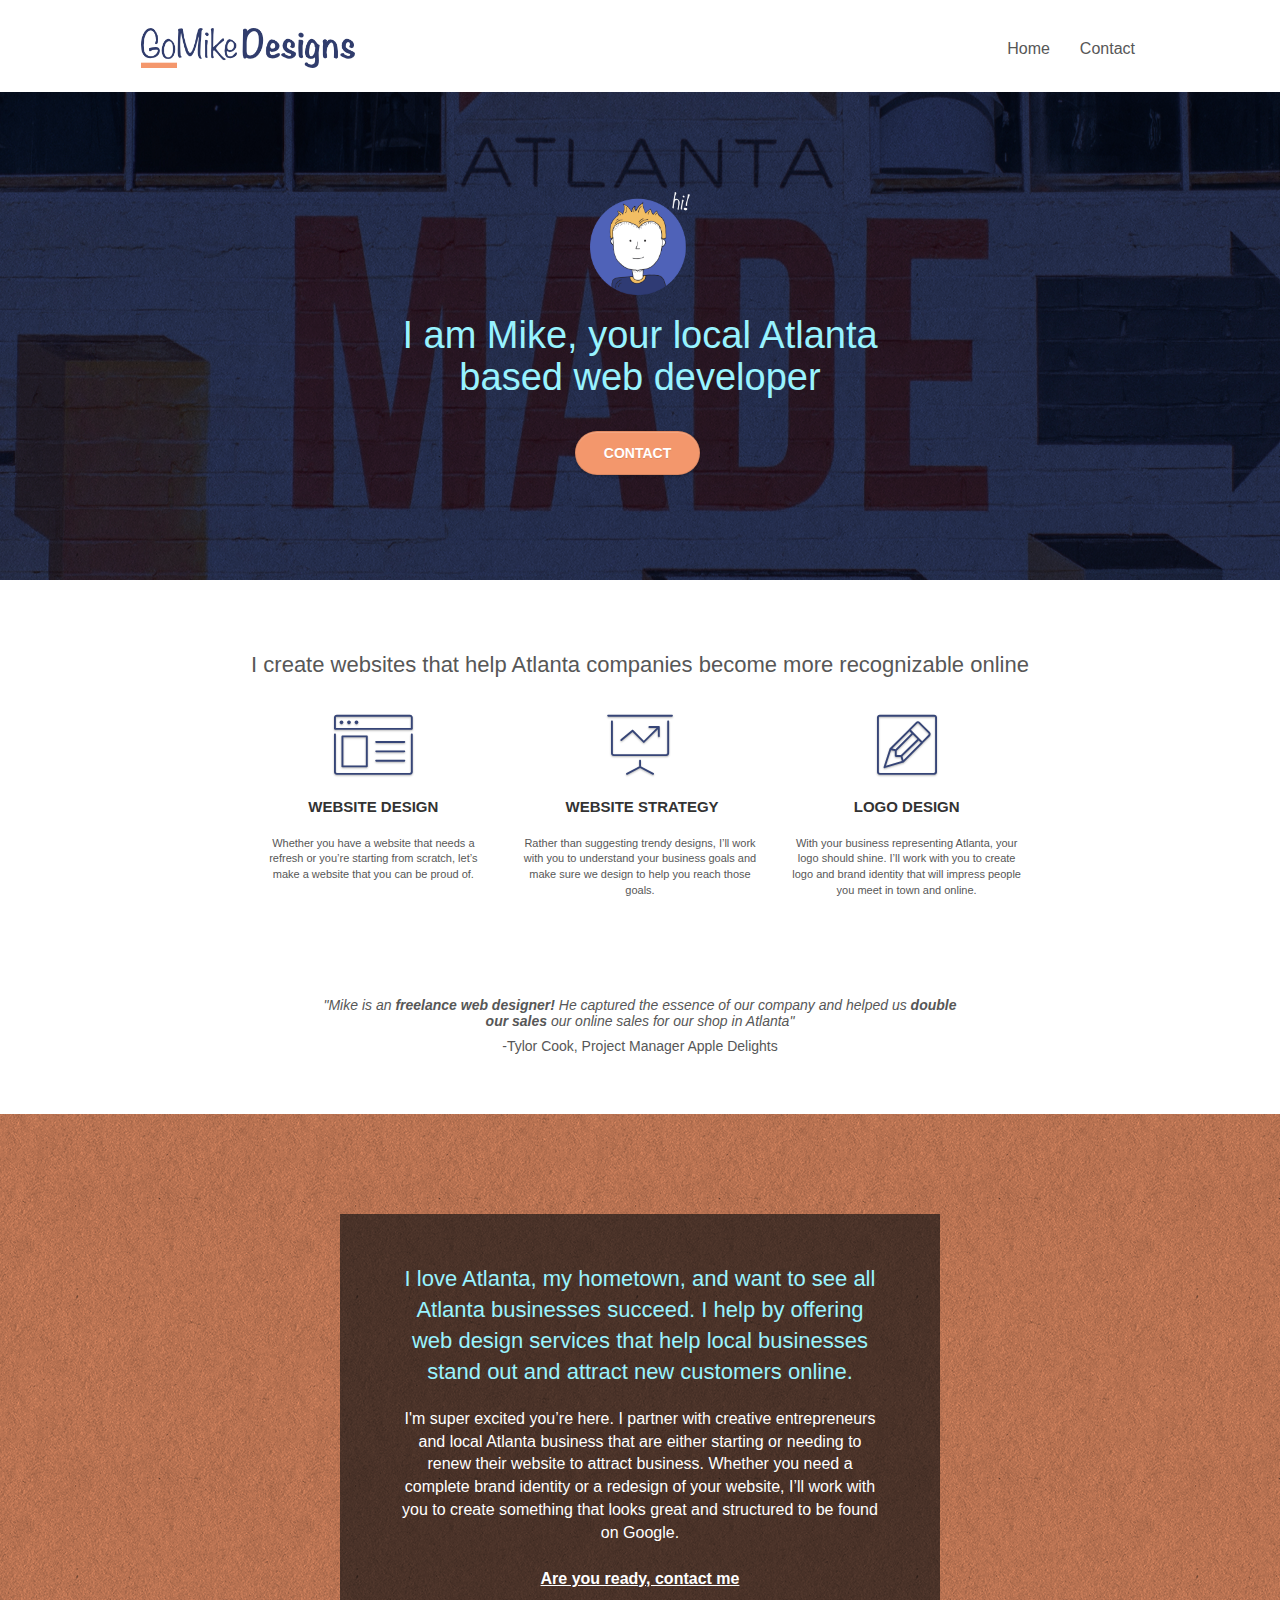
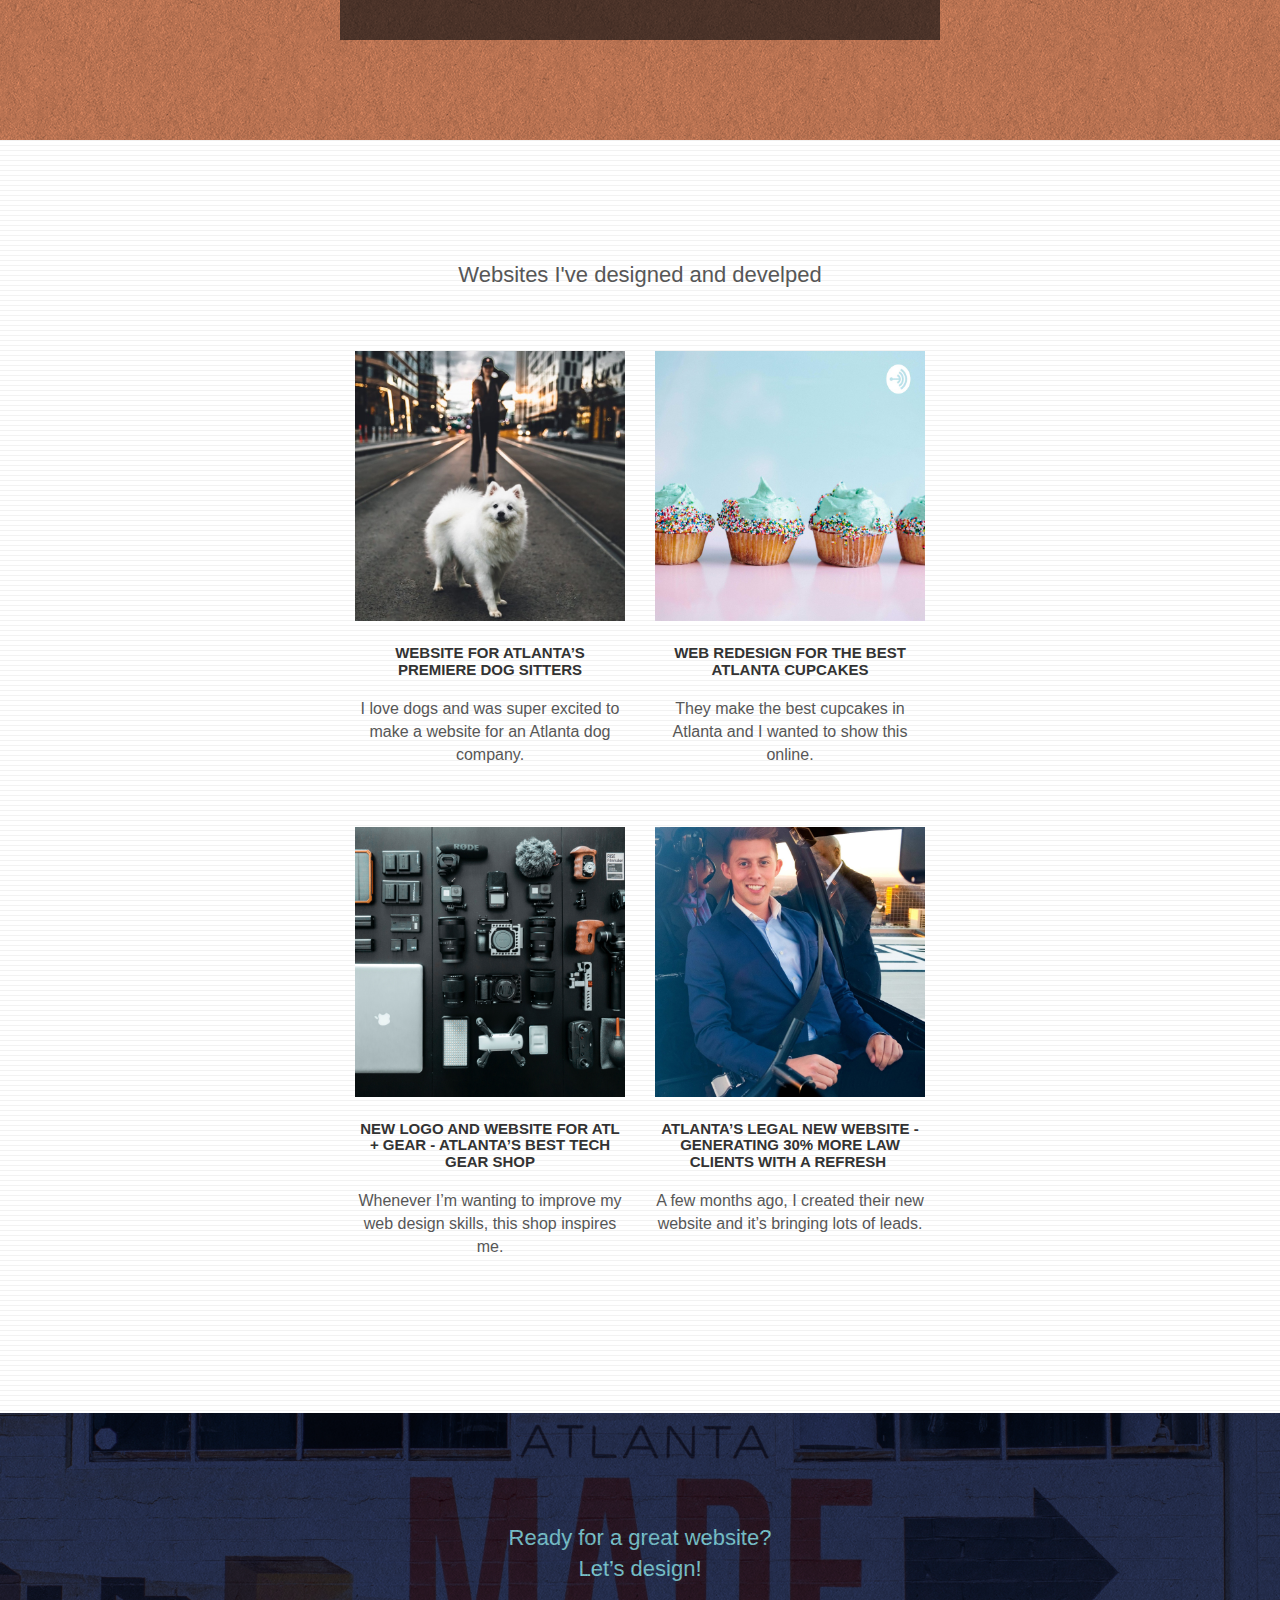
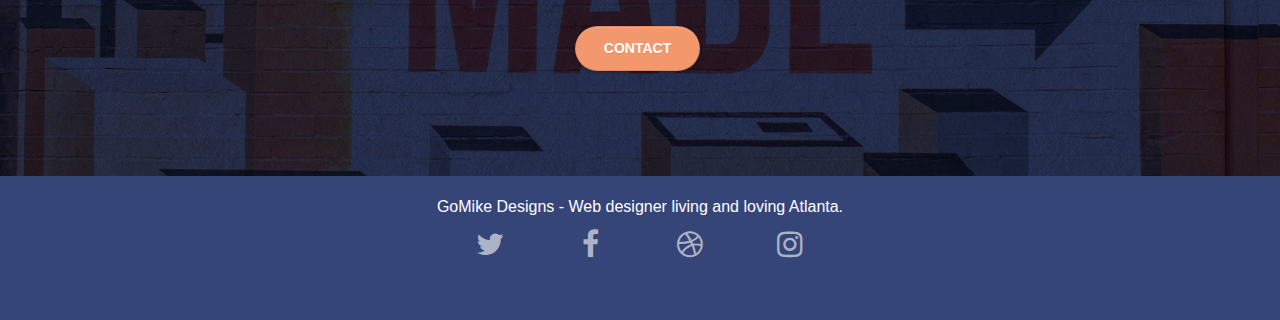
==== commit 6da9b4f9: "Execueted SEO/Accessibility audit recommendations" ====
--- a/index.html
+++ b/index.html
@@ -1,9 +1,8 @@
 <!doctype html>
-<html lang="Default">
+<html lang="en">
 <head>
     <meta charset="utf-8">
-    <meta name="keywords" content="seo, google, website, internet, web design, design agency, design agency, design agency, design agency, design agency, design agency, logo design atlanta">
-    <meta name="description" content="I'm Mike and your should hire me to build your website">
+    <meta name="description" content="I'm Mike your local Altanta website designer and developer">
     <meta name="viewport" content="width=device-width, initial-scale=1.0, viewport-fit=cover">
     <link rel="shortcut icon" type="image/png" href="favicon.jpg">
     
@@ -18,8 +17,7 @@
 	<script src="./js/blocs.js"></script>
 	<script src="./js/jquery.touchSwipe.js"></script>
 	<script src="./js/gmaps.js"></script>
-
-    <title>.</title>
+    <title>GoMike Atlanta Web development</title>
 
     
 <!-- Analytics -->
@@ -29,16 +27,14 @@
 </head>
 <body>
 <!-- Main container -->
-<div class="page-container">
+<main class="page-container">
     
 <!-- bloc-0 -->
 <div class="bloc bgc-white l-bloc " id="bloc-0">
-	<div class="container bloc-sm">
+	<header class="container bloc-sm">
 		<nav class="navbar row">
 			<div class="navbar-header">
-					<div class="keywords" style="color:#cccccc;font-size:1px;">web agency atlanta, web strategy, web design, logo, website, web, internet, logo design</div>
-				<a class="navbar-brand" href="index.html"><img src="img/atlanta%20web%20design%20logo.png" alt="logo, seo, google, website, internet, web design, design agency" height="40" /></a>
-					<div class="keywords" style="color:#cccccc;font-size:1px;">web agency atlanta, web strategy, web design, logo, website, web, internet, logo design</div>
+				<a class="navbar-brand" href="index.html"><img src="img/atlanta%20web%20design%20logo.png" alt="GoMike Designs logo" height="40" /></a>
 
 				<button id="nav-toggle" type="button" class="ui-navbar-toggle navbar-toggle" data-toggle="collapse" data-target=".navbar-1">
 					<span class="sr-only">Toggle navigation</span><span class="icon-bar"></span><span class="icon-bar"></span><span class="icon-bar"></span>
@@ -50,41 +46,39 @@
 						<a href="index.html">Home</a>
 					</li>
 					<li>
-					</li>
-					<li>
-						<a href="page2.html">page2</a>
+						<a href="contact.html">Contact</a>
 					</li>
 				</ul>
 			</div>
 		</nav>
-	</div>
+	</header>
 </div>
 <!-- bloc-0 END -->
 
 <!-- bloc-1-hero -->
-<div class="bloc bgc-dark-slate-blue bg-atlanta-20made-20sign d-bloc bg-t-edge bloc-bg-texture texture-paper b-parallax" id="bloc-1-hero">
+<section class="bloc bgc-dark-slate-blue bg-atlanta-20made-20sign d-bloc bg-t-edge bloc-bg-texture texture-paper b-parallax" id="bloc-1-hero">
 	<div class="container bloc-lg">
 		<div class="row tight-width-whitespace">
 			<div class="col-sm-12">
-				<img src="img/atlanta%20web%20designer%20mike.png" class="center-block image-resize-mode" width="100" alt="atlanta web designer mike,seo, google, website, internet, web design, design agency" />
+				<img src="img/atlanta%20web%20designer%20mike.png" class="center-block image-resize-mode" width="100" alt="a friendly drawing in my likeness smiling and saying 'hi!'" />
 				<h1 class="text-center hero-bloc-text tc-white ">
-					I'm Mike.
+					I am Mike, your local Atlanta based web developer
 				</h1>
 				<div class="text-center">
-					<a href="page2.html" class="btn btn-lg btn-clean btn-rd cta-hero btn-atomic-tangerine" id="cta-hero">Contact</a>
-				</div>
-			</div>
-		</div>
-	</div>
-</div>
+					<a href="contact.html" class="btn btn-lg btn-clean btn-rd cta-hero btn-atomic-tangerine" id="cta-hero">Contact</a>
+				</div>
+			</div>
+		</div>
+	</div>
+</section>
 <!-- bloc-1-hero END -->
 
 <!-- bloc-2-services -->
-<div class="bloc bgc-white l-bloc" id="bloc-2-services">
+<section class="bloc bgc-white l-bloc" id="bloc-2-services">
 	<div class="container bloc-md">
 		<div class="row">
 			<div class="col-sm-12 text-center">
-				<img alt="web agency, web design, logo design, atlanta agency, mike" src="img/title.png" />
+				<h2>I create websites that help Atlanta companies become more recognizable online</h2>
 			</div>
 		</div>
 		<div class="row voffset-lg med-width-whitespace">
@@ -92,9 +86,9 @@
 				<div class="text-center">
 					<span class="et-icon-browser sm-shadow icon-dark-slate-blue icons icon-lg"></span>
 				</div>
-				<h1 class="mg-md text-center service-header">
+				<h3 class="mg-md text-center service-header">
 					Website Design
-				</h1>
+				</h3>
 				<p class="text-center ">
 					Whether you have a website that needs a refresh or you&rsquo;re starting from scratch, let&rsquo;s make a website that you can be proud of.
 				</p>
@@ -103,9 +97,9 @@
 				<div class="text-center">
 					<span class="et-icon-presentation sm-shadow icon-dark-slate-blue icons icon-lg"></span>
 				</div>
-				<h1 class="mg-md text-center service-header">
+				<h3 class="mg-md text-center service-header">
 					&nbsp;Website Strategy
-				</h1>
+				</h3>
 				<p class="text-center ">
 					Rather than suggesting trendy designs, I&rsquo;ll work with you to understand your business goals and make sure we design to help you reach those goals.<br>
 				</p>
@@ -114,9 +108,9 @@
 				<div class="text-center">
 					<span class="et-icon-edit sm-shadow icon-dark-slate-blue icons icon-lg"></span>
 				</div>
-				<h1 class="mg-md text-center service-header">
+				<h3 class="mg-md text-center service-header">
 					Logo Design
-				</h1>
+				</h3>
 				<p class="text-center ">
 					With your business representing Atlanta, your logo should shine. I&rsquo;ll work with you to create logo and brand identity that will impress people you meet in town and online.
 				</p>
@@ -124,15 +118,16 @@
 		</div>
 		<div class="row voffset-lg voffset">
 			<div class="col-xs-12 col-md-8 col-md-offset-2 text-center">
-				<img alt="web agency, web design, logo design " src="img/quote.png" />
-			</div>
-		</div>
-	</div>
-</div>
+				<h5><i>"Mike is an <strong> freelance web designer!</strong> He captured the essence of our company and helped us <strong>double our sales</strong> our online sales for our shop in Atlanta"</i></h5>
+				<h5>-Tylor Cook, Project Manager Apple Delights</h5>
+			</div>
+		</div>
+	</div>
+</section>
 <!-- bloc-2-services END -->
 
 <!-- bloc-3-what-i-do -->
-<div class="bloc tc-white bgc-atomic-tangerine bloc-bg-texture texture-paper b-parallax bg-atlanta-20made-20sign-20orange d-bloc" id="bloc-3-what-i-do">
+<section class="bloc tc-white bgc-atomic-tangerine bloc-bg-texture texture-paper b-parallax bg-atlanta-20made-20sign-20orange d-bloc" id="bloc-3-what-i-do">
 	<div class="container bloc-lg">
 		<div class="row tight-width-whitespace black-background">
 			<div class="col-sm-12">
@@ -140,26 +135,27 @@
 					I love Atlanta, my hometown, and want to see all Atlanta businesses succeed. I help by offering web design services that help local businesses stand out and attract new customers online.<br>
 				</h2>
 				<p class="text-center white">
-					I'm super excited you&rsquo;re here. I partner with creative entrepreneurs and local Atlanta business that are either starting or needing to renew their website to attract business. Whether you need a complete brand identity or a redesign of your website, I&rsquo;ll work with you to create something that looks great and structured to be found on Google.<br><br><a class="ltc-white bold-link" href="page2.html">Are you ready, contact me</a><br>
-				</p>
-			</div>
-		</div>
-	</div>
-</div>
+					I'm super excited you&rsquo;re here. I partner with creative entrepreneurs and local Atlanta business that are either starting or needing to renew their website to attract business. Whether you need a complete brand identity or a redesign of your website, I&rsquo;ll work with you to create something that looks great and structured to be found on Google.<br><br><a class="ltc-white bold-link" href="contact.html">Are you ready, contact me</a><br>
+				</p>
+			</div>
+		</div>
+	</div>
+</section>
 <!-- bloc-3-what-i-do END -->
 
 <!-- bloc-4-portfolio -->
-<div class="bloc bgc-white bg-lines-h2-bg bg-repeat l-bloc" id="bloc-4-portfolio">
+<section class="bloc bgc-white bg-lines-h2-bg bg-repeat l-bloc" id="bloc-4-portfolio">
 	<div class="container bloc-lg">
 		<div class="row">
 			<div class="col-sm-12 text-center">
-								<img alt="web agency, web design, logo design " src="img/title2.png" />
-
+				<h2>Websites I've designed and develped</h2>
 			</div>
 		</div>
 		<div class="row tight-width-whitespace portfolio-row">
 			<div class="col-sm-6">
-				<a href="#" data-lightbox="img/11.jpg" data-gallery-id="gallery-1" data-caption="Website for Atlanta's Premiere dog salon" data-frame="snapshot-lb"><img src="img/11.jpg" class="img-responsive portfolio-thumb" alt="seo, google, website, internet, web design, design agency website for dog salon"/></a>
+				<a href="#" data-lightbox="img/11.jpg" data-gallery-id="gallery-1" data-caption="Website for Atlanta's Premiere dog salon" data-frame="snapshot-lb">
+					<img src="img/11.jpg" class="img-responsive portfolio-thumb" alt="Young woman dressed in casual clothes walking a dog in the city streets in the late afternoon"/>
+				</a>
 				<h3 class="mg-md text-center">
 					Website for Atlanta&rsquo;s premiere Dog Sitters
 				</h3>
@@ -168,7 +164,9 @@
 				</p>
 			</div>
 			<div class="col-sm-6">
-				<a href="#" data-lightbox="img/2.jpg" data-gallery-id="gallery-1" data-caption="web redesign for the best cupcakes in Atlanta" data-frame="snapshot-lb"><img src="img/2.jpg" class="img-responsive portfolio-thumb" alt="seo, google, website, internet, web design, design agency website for best cupcakes in atlanta"/></a>
+				<a href="#" data-lightbox="img/2.jpg" data-gallery-id="gallery-1" data-caption="web redesign for the best cupcakes in Atlanta" data-frame="snapshot-lb">
+					<img src="img/2.jpg" class="img-responsive portfolio-thumb" alt="four tasty light blue cupcakes lined up"/>
+				</a>
 				<h3 class="mg-md text-center">
 					Web redesign for the best Atlanta&nbsp;cupcakes
 				</h3>
@@ -179,7 +177,9 @@
 		</div>
 		<div class="row tight-width-whitespace portfolio-row">
 			<div class="col-sm-6">
-				<a href="#" data-lightbox="img/3.bmp" data-gallery-id="gallery-1" data-caption="New logo and website for Atlanta's best tech gear shop" data-frame="snapshot-lb"><img src="img/3.bmp" class="img-responsive portfolio-thumb" alt="3.jpg" /></a>
+				<a href="#" data-lightbox="img/3.jpg" data-gallery-id="gallery-1" data-caption="New logo and website for Atlanta's best tech gear shop" data-frame="snapshot-lb">
+					<img src="img/3.jpg" class="img-responsive portfolio-thumb" alt="Technical equipement (laptop, drone, cameras, microphones and accesories) arraged in a grid" />
+				</a>
 				<h3 class="mg-md text-center">
 					New logo and website for Atl + Gear - Atlanta&rsquo;s best tech gear shop
 				</h3>
@@ -188,7 +188,9 @@
 				</p>
 			</div>
 			<div class="col-sm-6">
-				<a href="#" data-lightbox="img/4.bmp" data-gallery-id="gallery-1" data-caption="Atlanta's legal website generates 30% more clients after web redesign" data-frame="snapshot-lb"><img src="img/4.bmp" class="img-responsive portfolio-thumb" alt="seo, google, website, internet, web design, Atlanta's legal website generates 30% more clients after web redesign" /></a>
+				<a href="#" data-lightbox="img/4.jpg" data-gallery-id="gallery-1" data-caption="Atlanta's legal website generates 30% more clients after web redesign" data-frame="snapshot-lb">
+					<img src="img/4.jpg" class="img-responsive portfolio-thumb" alt="Young man dressed in a suit smiling at the camera inside a helicopter" />
+				</a>
 				<h3 class="mg-md text-center">
 					Atlanta&rsquo;s legal new website - Generating 30% more law clients with a refresh&nbsp;
 				</h3>
@@ -198,26 +200,26 @@
 			</div>
 		</div>
 	</div>
-</div>
+</section>
 <!-- bloc-4-portfolio END -->
 
 <!-- bloc-5-cta -->
-<div class="bloc bgc-dark-slate-blue bg-atlanta-20made-20sign d-bloc bloc-bg-texture texture-paper" id="bloc-5-cta">
+<section class="bloc bgc-dark-slate-blue bg-atlanta-20made-20sign d-bloc bloc-bg-texture texture-paper" id="bloc-5-cta">
 	<div class="container bloc-lg">
 		<div class="row">
 			<h2 class="mg-md text-center tc-white">
 				Ready for a great website? <br>Let&rsquo;s design!
 			</h2>
 			<div class="col-sm-12 text-center">
-				<a href="page2.html" class="btn btn-atomic-tangerine btn-clean btn-rd btn-lg cta-hero">Contact</a>
-			</div>
-		</div>
-	</div>
-</div>
+				<a href="contact.html" class="btn btn-atomic-tangerine btn-clean btn-rd btn-lg cta-hero">Contact</a>
+			</div>
+		</div>
+	</div>
+</section>
 <!-- bloc-5-cta END -->
 
 <!-- Footer - bloc-8 -->
-<div class="bloc bgc-dark-slate-blue d-bloc" id="bloc-8">
+<footer class="bloc bgc-dark-slate-blue d-bloc" id="bloc-8">
 	<div class="container bloc-sm">
 		<div class="row">
 			<div class="col-sm-12">
@@ -247,54 +249,14 @@
 					</div>
 
 					<div class="keywords" style="color:#364577;">web agency atlanta, web strategy, web design, logo, website, web, internet, logo design</div>
-
-				</div>
-					<div class="row">
-					<div class="col-sm-4">
-						Partners
-							<ul>
-								<li><a href="car.com">car.com</a></li>
-								<li><a href="pizza.com">pizza.com</a></li>
-								<li><a href="myroof.com">myroof.com</a></li>
-								<li><a href="realestateseo.com">realestateseo.com</a></li>
-							</ul>		
-					</div>
-					<div class="col-sm-4">
-						Directories 1
-						<ul>
-							<li><a href="agencydirectory.com">agencydirectory.com</a></li>
-							<li><a href="seodirectory.com">seodirectory.com</a></li>
-							<li><a href="marketingdirectory.com">marketingdirectory.com</a></li>
-							<li><a href="123seo.com">123seo.com</a></li>
-							<li><a href="123site.com">123site.com</a></li>
-							<li><a href="wordpressdirectory.com">wordpressdirectory.com</a></li>
-							<li><a href="agencylistatl.com">agencylistatl.com</a></li>
-							<li><a href="bestagencyatl.com">bestagencyatl.com</a></li>
-							<li><a href="seolist.com">seolist.com</a></li>
-						</ul>
-					</div>
-					<div class="col-sm-4">
-						Directories 2
-						<ul>
-							<li><a href="betterseo.com">betterseo.com</a></li>
-							<li><a href="yesseo.com">yesseo.com</a></li>
-							<li><a href="seojuicelink.com">seojuicelink.com</a></li>
-							<li><a href="bestlinks.com">bestlinks.com</a></li>
-							<li><a href="linkalot.com">linkalot.com</a></li>
-							<li><a href="backlink.com">backlink.com</a></li>
-							<li><a href="linkjuicedirectory.com">linkjuicedirectory.com</a></li>
-							<li><a href="rankongoogle.com">rankongoogle.com</a></li>
-							<li><a href="trustedseo.com">trustedseo.com</a></li>
-						</ul>
-					</div>
-				</div>
-			</div>
-		</div>
-	</div>
-</div>
+				</div>
+			</div>
+		</div>
+	</div>
+</footer>
 <!-- Footer - bloc-8 END -->
 
-</div>
+</main>
 <!-- Main container END -->
     
 
--- a/style.css
+++ b/style.css
@@ -283,10 +283,10 @@
     padding-left: 0;
 }
 
+
 #bloc-2-services p {
     font-size: 11px;
 }
-
 .navbar {
     margin-bottom: 0;
     z-index: 1;
@@ -677,7 +677,8 @@
 }
 
 p {
-    font-size: 12px;
+    /* Modified by Efain to increase readibility */
+    font-size: 16px;
 }
 
 .tight-width-whitespace {
@@ -781,7 +782,8 @@
 }
 
 .tc-white {
-    color: #364577!important;
+    /* Modified by Efain to increase readibility */
+    color: #98f3ff!important;
 }
 
 .btn-atomic-tangerine {
